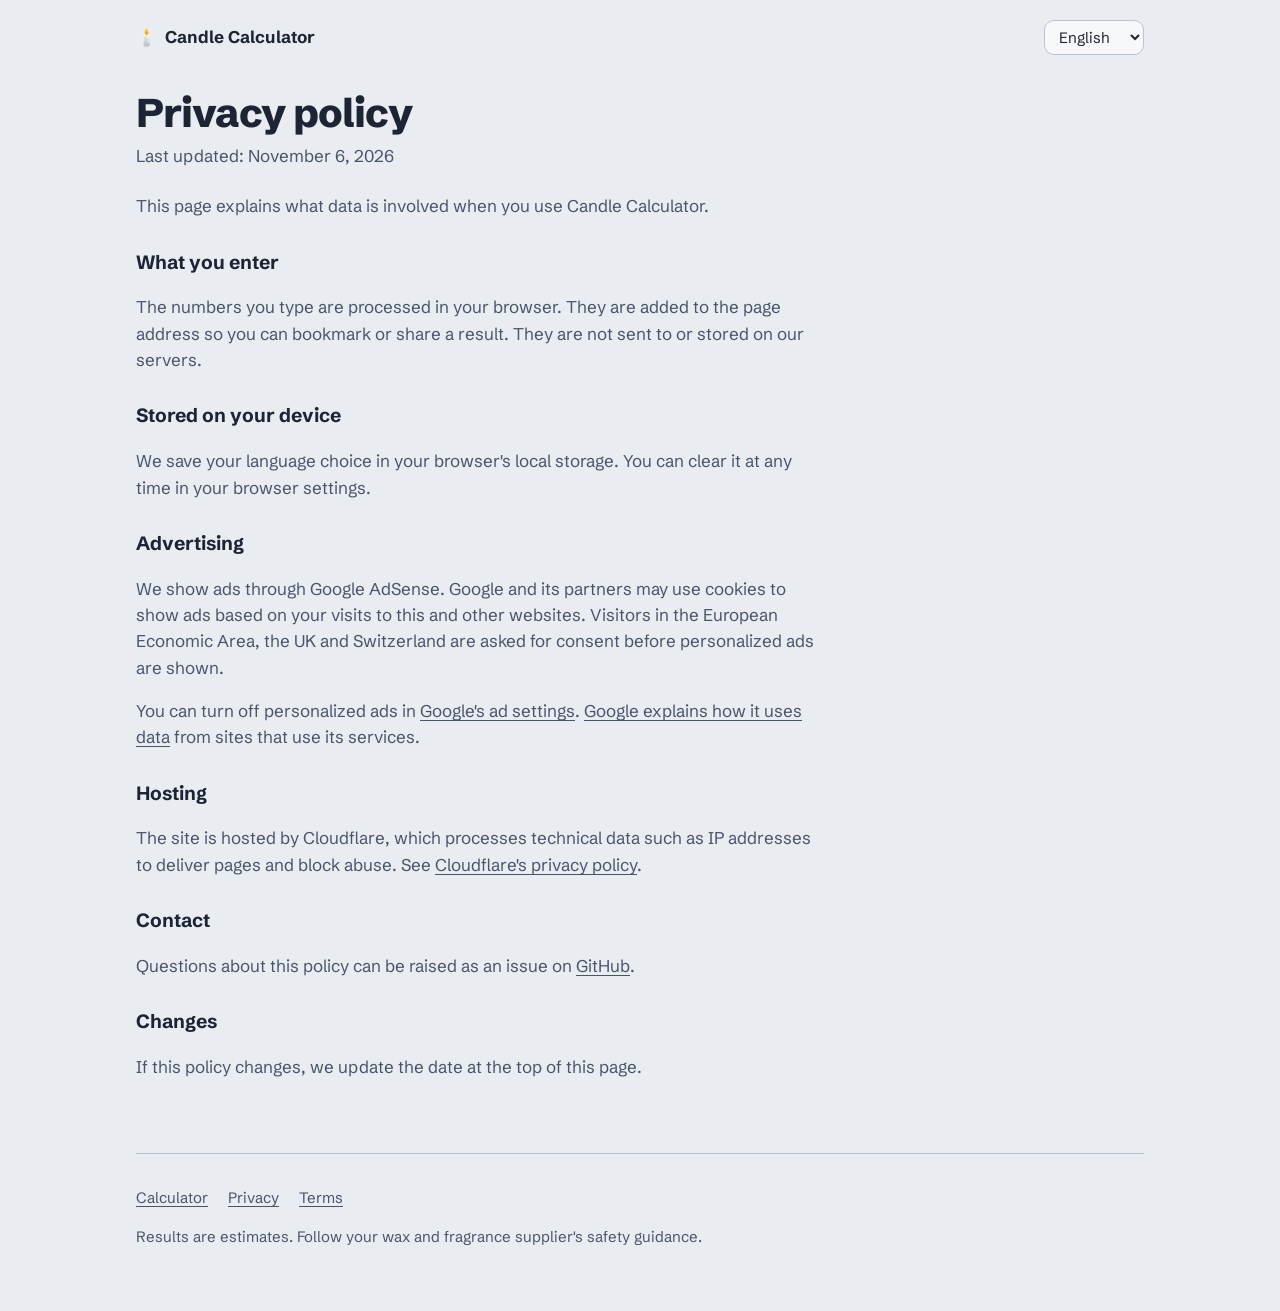
==== public/privacy.html @ 566d3c7f "feat: candle wax & fragrance oil calculator Static calculator (EN/DE/FR/JA) with shareable URL state" ====
<!DOCTYPE html>
<html lang="en">
<head>
    <meta charset="UTF-8">
    <meta name="viewport" content="width=device-width, initial-scale=1">
    <title data-i18n="privacyTitle">Privacy policy | Candle Calculator</title>
    <meta name="description" content="How Candle Calculator handles data: what stays in your browser, cookies used by Google AdSense, and hosting by Cloudflare.">
    <link rel="canonical" href="https://candle-calculator.pages.dev/privacy.html">
    <meta name="theme-color" content="#E9ECF1" media="(prefers-color-scheme: light)">
    <meta name="theme-color" content="#171B24" media="(prefers-color-scheme: dark)">
    <link rel="icon" href="data:image/svg+xml,<svg xmlns=%22http://www.w3.org/2000/svg%22 viewBox=%220 0 100 100%22><text y=%22.9em%22 font-size=%2290%22>🕯️</text></svg>">
    <link rel="preconnect" href="https://fonts.googleapis.com">
    <link rel="preconnect" href="https://fonts.gstatic.com" crossorigin>
    <link href="https://fonts.googleapis.com/css2?family=Schibsted+Grotesk:wght@400;500;600;700;800&display=swap" rel="stylesheet">
    <link rel="stylesheet" href="style.css">
    <script src="script.js" defer></script>
</head>

<body>
    <div class="wrap">
        <header class="site">
            <a class="brand" href="./"><span aria-hidden="true">🕯️</span> <span data-i18n="siteName">Candle Calculator</span></a>
            <label class="lang">
                <span class="sr-only" data-i18n="langLabel">Language</span>
                <select id="lang">
                    <option value="en">English</option>
                    <option value="de">Deutsch</option>
                    <option value="fr">Français</option>
                    <option value="ja">日本語</option>
                </select>
            </label>
        </header>

        <main class="legal">
            <div class="lang-block" data-lang="en">
                <h1>Privacy policy</h1>
                <p class="updated">Last updated: November 6, 2026</p>
                <p>This page explains what data is involved when you use Candle Calculator.</p>
                <h2>What you enter</h2>
                <p>The numbers you type are processed in your browser. They are added to the page address so you can bookmark or share a result. They are not sent to or stored on our servers.</p>
                <h2>Stored on your device</h2>
                <p>We save your language choice in your browser's local storage. You can clear it at any time in your browser settings.</p>
                <h2>Advertising</h2>
                <p>We show ads through Google AdSense. Google and its partners may use cookies to show ads based on your visits to this and other websites. Visitors in the European Economic Area, the UK and Switzerland are asked for consent before personalized ads are shown.</p>
                <p>You can turn off personalized ads in <a href="https://adssettings.google.com">Google's ad settings</a>. <a href="https://policies.google.com/technologies/partner-sites">Google explains how it uses data</a> from sites that use its services.</p>
                <h2>Hosting</h2>
                <p>The site is hosted by Cloudflare, which processes technical data such as IP addresses to deliver pages and block abuse. See <a href="https://www.cloudflare.com/privacypolicy/">Cloudflare's privacy policy</a>.</p>
                <h2>Contact</h2>
                <p>Questions about this policy can be raised as an issue on <a href="https://github.com/johanjun/candle-calculator/issues">GitHub</a>.</p>
                <h2>Changes</h2>
                <p>If this policy changes, we update the date at the top of this page.</p>
            </div>

            <div class="lang-block" data-lang="de" hidden>
                <h1>Datenschutzerklärung</h1>
                <p class="updated">Stand: 6. November 2026</p>
                <p>Diese Seite erklärt, welche Daten bei der Nutzung des Kerzenrechners anfallen.</p>
                <h2>Deine Eingaben</h2>
                <p>Die Zahlen, die du eingibst, werden in deinem Browser verarbeitet. Sie werden an die Seitenadresse angehängt, damit du ein Ergebnis speichern oder teilen kannst. Sie werden nicht an unsere Server gesendet oder dort gespeichert.</p>
                <h2>Auf deinem Gerät gespeichert</h2>
                <p>Wir speichern deine Sprachwahl im lokalen Speicher deines Browsers. Du kannst sie jederzeit in den Browsereinstellungen löschen.</p>
                <h2>Werbung</h2>
                <p>Wir zeigen Anzeigen über Google AdSense. Google und seine Partner können Cookies verwenden, um Anzeigen auf Basis deiner Besuche auf dieser und anderen Websites zu zeigen. Besucher aus dem Europäischen Wirtschaftsraum, dem Vereinigten Königreich und der Schweiz werden vor personalisierten Anzeigen um ihre Einwilligung gebeten.</p>
                <p>Personalisierte Anzeigen kannst du in den <a href="https://adssettings.google.com">Anzeigeneinstellungen von Google</a> deaktivieren. <a href="https://policies.google.com/technologies/partner-sites">Google erklärt hier</a>, wie es Daten von Websites nutzt, die seine Dienste einsetzen.</p>
                <h2>Hosting</h2>
                <p>Die Website wird von Cloudflare gehostet. Cloudflare verarbeitet technische Daten wie IP-Adressen, um Seiten auszuliefern und Missbrauch abzuwehren. Siehe <a href="https://www.cloudflare.com/privacypolicy/">Datenschutzerklärung von Cloudflare</a>.</p>
                <h2>Kontakt</h2>
                <p>Fragen zu dieser Erklärung kannst du als Issue auf <a href="https://github.com/johanjun/candle-calculator/issues">GitHub</a> stellen.</p>
                <h2>Änderungen</h2>
                <p>Wenn sich diese Erklärung ändert, passen wir das Datum oben auf dieser Seite an.</p>
            </div>

            <div class="lang-block" data-lang="fr" hidden>
                <h1>Politique de confidentialité</h1>
                <p class="updated">Dernière mise à jour : 6 novembre 2026</p>
                <p>Cette page explique quelles données sont concernées lorsque vous utilisez le Calculateur de bougies.</p>
                <h2>Ce que vous saisissez</h2>
                <p>Les nombres que vous saisissez sont traités dans votre navigateur. Ils sont ajoutés à l'adresse de la page pour que vous puissiez enregistrer ou partager un résultat. Ils ne sont ni envoyés ni stockés sur nos serveurs.</p>
                <h2>Stocké sur votre appareil</h2>
                <p>Nous enregistrons votre choix de langue dans le stockage local de votre navigateur. Vous pouvez l'effacer à tout moment dans les réglages du navigateur.</p>
                <h2>Publicité</h2>
                <p>Nous affichons des annonces via Google AdSense. Google et ses partenaires peuvent utiliser des cookies pour afficher des annonces en fonction de vos visites sur ce site et sur d'autres. Les visiteurs de l'Espace économique européen, du Royaume-Uni et de la Suisse sont invités à donner leur consentement avant l'affichage d'annonces personnalisées.</p>
                <p>Vous pouvez désactiver les annonces personnalisées dans les <a href="https://adssettings.google.com">paramètres des annonces Google</a>. <a href="https://policies.google.com/technologies/partner-sites">Google explique ici</a> comment il utilise les données des sites qui utilisent ses services.</p>
                <h2>Hébergement</h2>
                <p>Le site est hébergé par Cloudflare, qui traite des données techniques comme l'adresse IP pour distribuer les pages et bloquer les abus. Voir la <a href="https://www.cloudflare.com/privacypolicy/">politique de confidentialité de Cloudflare</a>.</p>
                <h2>Contact</h2>
                <p>Pour toute question sur cette politique, ouvrez une issue sur <a href="https://github.com/johanjun/candle-calculator/issues">GitHub</a>.</p>
                <h2>Modifications</h2>
                <p>Si cette politique change, nous mettons à jour la date en haut de cette page.</p>
            </div>

            <div class="lang-block" data-lang="ja" hidden>
                <h1>プライバシーポリシー</h1>
                <p class="updated">最終更新日：2026年11月6日</p>
                <p>このページでは、キャンドル計算機の利用時に扱われるデータについて説明します。</p>
                <h2>入力した内容</h2>
                <p>入力した数値はブラウザ内で処理されます。結果をブックマークや共有できるよう、ページのアドレスに追加されます。当サイトのサーバーに送信・保存されることはありません。</p>
                <h2>端末に保存される情報</h2>
                <p>選択した言語をブラウザのローカルストレージに保存します。ブラウザの設定からいつでも削除できます。</p>
                <h2>広告</h2>
                <p>当サイトはGoogle AdSenseで広告を表示しています。Googleとそのパートナーは、当サイトや他のサイトへのアクセス情報に基づいて広告を表示するためにCookieを使用することがあります。欧州経済領域、英国、スイスからのアクセスでは、パーソナライズ広告の表示前に同意を求めます。</p>
                <p>パーソナライズ広告は<a href="https://adssettings.google.com">Googleの広告設定</a>で無効にできます。Googleによるデータの利用方法は<a href="https://policies.google.com/technologies/partner-sites">こちら</a>で確認できます。</p>
                <h2>ホスティング</h2>
                <p>当サイトはCloudflareでホストされています。Cloudflareはページの配信と不正アクセスの防止のため、IPアドレスなどの技術データを処理します。詳しくは<a href="https://www.cloudflare.com/privacypolicy/">Cloudflareのプライバシーポリシー</a>をご覧ください。</p>
                <h2>お問い合わせ</h2>
                <p>このポリシーに関するご質問は、<a href="https://github.com/johanjun/candle-calculator/issues">GitHub</a>のIssueでお寄せください。</p>
                <h2>変更</h2>
                <p>このポリシーを変更した場合は、ページ上部の日付を更新します。</p>
            </div>
        </main>

        <footer class="site">
            <nav>
                <a href="./" data-i18n="footerHome">Calculator</a>
                <a href="privacy.html" data-i18n="footerPrivacy">Privacy</a>
                <a href="terms.html" data-i18n="footerTerms">Terms</a>
            </nav>
            <p data-i18n="footerNote">Results are estimates. Follow your wax and fragrance supplier's safety guidance.</p>
        </footer>
    </div>
</body>
</html>
---- public/style.css ----
:root {
    color-scheme: light dark;
    /* page */
    --smoke: #E9ECF1;
    --field: #F7F8FA;
    --ink: #1D2433;
    --ink-2: #4A5468;
    --line: #BCC3D0;
    /* the weighing panel is dark in both themes */
    --panel: #1D2433;
    --panel-ink: #F2F4F8;
    --panel-ink-2: #A9B1C2;
    --wax: #F3DC8C;
    --oil: #B08CF0;
    --flame: #F0A030;
    --glass: #8E98AB;
    --focus: #7A4BC2;
    --radius: 10px;
}

@media (prefers-color-scheme: dark) {
    :root {
        --smoke: #171B24;
        --field: #1F2430;
        --ink: #E7EAF0;
        --ink-2: #A9B1C2;
        --line: #3A4253;
        --panel: #252B39;
        --focus: #B08CF0;
    }
}

*, *::before, *::after { box-sizing: border-box; }

body {
    margin: 0;
    background: var(--smoke);
    color: var(--ink);
    font: 400 1.0625rem/1.55 "Schibsted Grotesk", system-ui, "Hiragino Sans", "Yu Gothic", sans-serif;
    -webkit-text-size-adjust: 100%;
}

.wrap { max-width: 1040px; margin: 0 auto; padding: 0 16px; }

a { color: inherit; text-underline-offset: 3px; }

:focus-visible { outline: 3px solid var(--focus); outline-offset: 2px; }

.sr-only {
    position: absolute; width: 1px; height: 1px; padding: 0; margin: -1px;
    overflow: hidden; clip: rect(0 0 0 0); white-space: nowrap; border: 0;
}

/* header */
header.site { display: flex; justify-content: space-between; align-items: center; gap: 12px; padding: 20px 0; }
.brand { display: flex; align-items: center; gap: 8px; font-weight: 700; text-decoration: none; }
.lang select { font: inherit; font-size: 0.9375rem; padding: 6px 10px; border: 1.5px solid var(--line); border-radius: var(--radius); background: var(--field); color: var(--ink); }

/* intro */
.intro { padding: 24px 0 32px; }
.intro h1 {
    margin: 0 0 12px;
    font-size: clamp(2rem, 6vw, 3.25rem);
    font-weight: 800;
    line-height: 1.05;
    letter-spacing: -0.025em;
    max-width: 14em;
}
.intro p { margin: 0; color: var(--ink-2); font-size: 1.125rem; max-width: 34em; }

/* tool: form + weighing panel */
.tool { display: grid; gap: 32px; align-items: start; }
@media (min-width: 760px) {
    .tool { grid-template-columns: minmax(0, 1fr) minmax(0, 440px); gap: 48px; }
    .recipe { position: sticky; top: 16px; }
}

.field { margin: 0 0 28px; padding: 0; border: 0; min-width: 0; }
.field > label, .field > legend { display: block; margin-bottom: 8px; font-weight: 600; padding: 0; }
.hint { margin: 8px 0 0; color: var(--ink-2); font-size: 0.9375rem; max-width: 36em; }

input[type="number"], .pair select {
    font: inherit;
    font-size: 1.25rem;
    font-variant-numeric: tabular-nums;
    padding: 10px 14px;
    border: 1.5px solid var(--line);
    border-radius: var(--radius);
    background: var(--field);
    color: var(--ink);
    width: 100%;
    min-width: 0;
}
input[type="number"]:invalid { border-color: #C2410C; }
.pair { display: grid; grid-template-columns: minmax(0, 9rem) minmax(0, 1fr); gap: 8px; align-items: center; }
.pair select { font-size: 1rem; }
.pct { grid-template-columns: minmax(0, 9rem) auto; justify-content: start; }
.pct span { font-size: 1.25rem; font-weight: 600; }
#count { max-width: 9rem; }

.radio { display: flex; gap: 10px; align-items: center; padding: 6px 0; cursor: pointer; }
.radio input { width: 1.15rem; height: 1.15rem; margin: 0; accent-color: var(--focus); }

/* the weighing panel */
.recipe {
    background: var(--panel);
    color: var(--panel-ink);
    border-radius: 20px;
    padding: 24px;
}
.recipe h2 { margin: 0 0 20px; font-size: 1rem; font-weight: 600; color: var(--panel-ink-2); }
.recipe-body { display: grid; grid-template-columns: 96px minmax(0, 1fr); gap: 24px; align-items: center; }

.jar { width: 100%; height: auto; overflow: visible; }
.jar-wax { fill: var(--wax); }
.jar-oil { fill: var(--oil); transition: height 0.2s ease; }
.jar-glass { fill: none; stroke: var(--glass); stroke-width: 3; }
.jar-wick { stroke: var(--panel-ink-2); stroke-width: 2.5; stroke-linecap: round; }
.jar-flame { fill: var(--flame); transform-origin: 60px 36px; animation: flicker 3.2s ease-in-out infinite; }
@keyframes flicker {
    0%, 100% { transform: scale(1, 1) rotate(0deg); }
    30% { transform: scale(0.94, 1.06) rotate(-2deg); }
    60% { transform: scale(1.04, 0.95) rotate(1.5deg); }
}
@media (prefers-reduced-motion: reduce) {
    .jar-flame { animation: none; }
    .jar-oil { transition: none; }
}

.amounts { margin: 0; display: grid; gap: 20px; }
.amount dt { display: flex; align-items: center; gap: 8px; font-weight: 500; color: var(--panel-ink-2); }
.amount dd { margin: 4px 0 0; }
.swatch { width: 12px; height: 12px; border-radius: 3px; flex: none; }
.swatch.wax { background: var(--wax); }
.swatch.oil { background: var(--oil); }
.big {
    display: block;
    font-size: clamp(2.25rem, 7vw, 3rem);
    font-weight: 800;
    line-height: 1;
    letter-spacing: -0.02em;
    font-variant-numeric: tabular-nums;
}
.small { display: block; margin-top: 4px; color: var(--panel-ink-2); font-variant-numeric: tabular-nums; }

.each { margin: 24px 0 0; padding-top: 16px; border-top: 1px solid rgba(255, 255, 255, 0.14); color: var(--panel-ink-2); font-size: 0.9375rem; }

.actions { display: flex; flex-wrap: wrap; gap: 8px; margin-top: 20px; }
.actions button {
    font: inherit;
    font-weight: 600;
    padding: 10px 16px;
    border-radius: var(--radius);
    border: 1.5px solid rgba(255, 255, 255, 0.28);
    background: transparent;
    color: var(--panel-ink);
    cursor: pointer;
}
.actions button:hover { background: rgba(255, 255, 255, 0.08); }
.actions button:focus-visible { outline-color: var(--oil); }

/* notes and FAQ */
.notes { max-width: 68ch; padding: 56px 0 24px; }
.notes h2 { font-size: 1.5rem; font-weight: 700; letter-spacing: -0.01em; margin: 32px 0 12px; }
.notes h2:first-child { margin-top: 0; }
.notes ul { padding-left: 1.2em; margin: 0; }
.notes li { margin-bottom: 8px; }
details { border-bottom: 1px solid var(--line); }
details summary { cursor: pointer; padding: 14px 0; font-weight: 600; }
details p { margin: 0 0 16px; color: var(--ink-2); }

/* legal pages */
.legal { max-width: 68ch; padding: 16px 0 32px; }
.legal h1 { font-size: clamp(1.75rem, 5vw, 2.5rem); font-weight: 800; letter-spacing: -0.02em; line-height: 1.1; margin: 0 0 8px; }
.legal h2 { font-size: 1.2rem; margin: 28px 0 8px; }
.legal p, .legal li { color: var(--ink-2); }
.legal .updated { margin: 0 0 24px; }

/* footer */
footer.site { padding: 32px 0 48px; border-top: 1px solid var(--line); margin-top: 24px; color: var(--ink-2); font-size: 0.9375rem; }
footer.site nav { display: flex; flex-wrap: wrap; gap: 8px 20px; margin-bottom: 8px; }

@media print {
    body { background: #fff; color: #000; }
    .lang, .actions, .notes, footer.site, .intro p, .hint { display: none; }
    .tool { grid-template-columns: 1fr 1fr; }
    .recipe { position: static; background: #fff; color: #000; border: 1.5px solid #000; }
    .recipe h2, .small, .each, .amount dt { color: #000; }
    .jar-wick { stroke: #000; }
    .jar-flame { animation: none; }
}
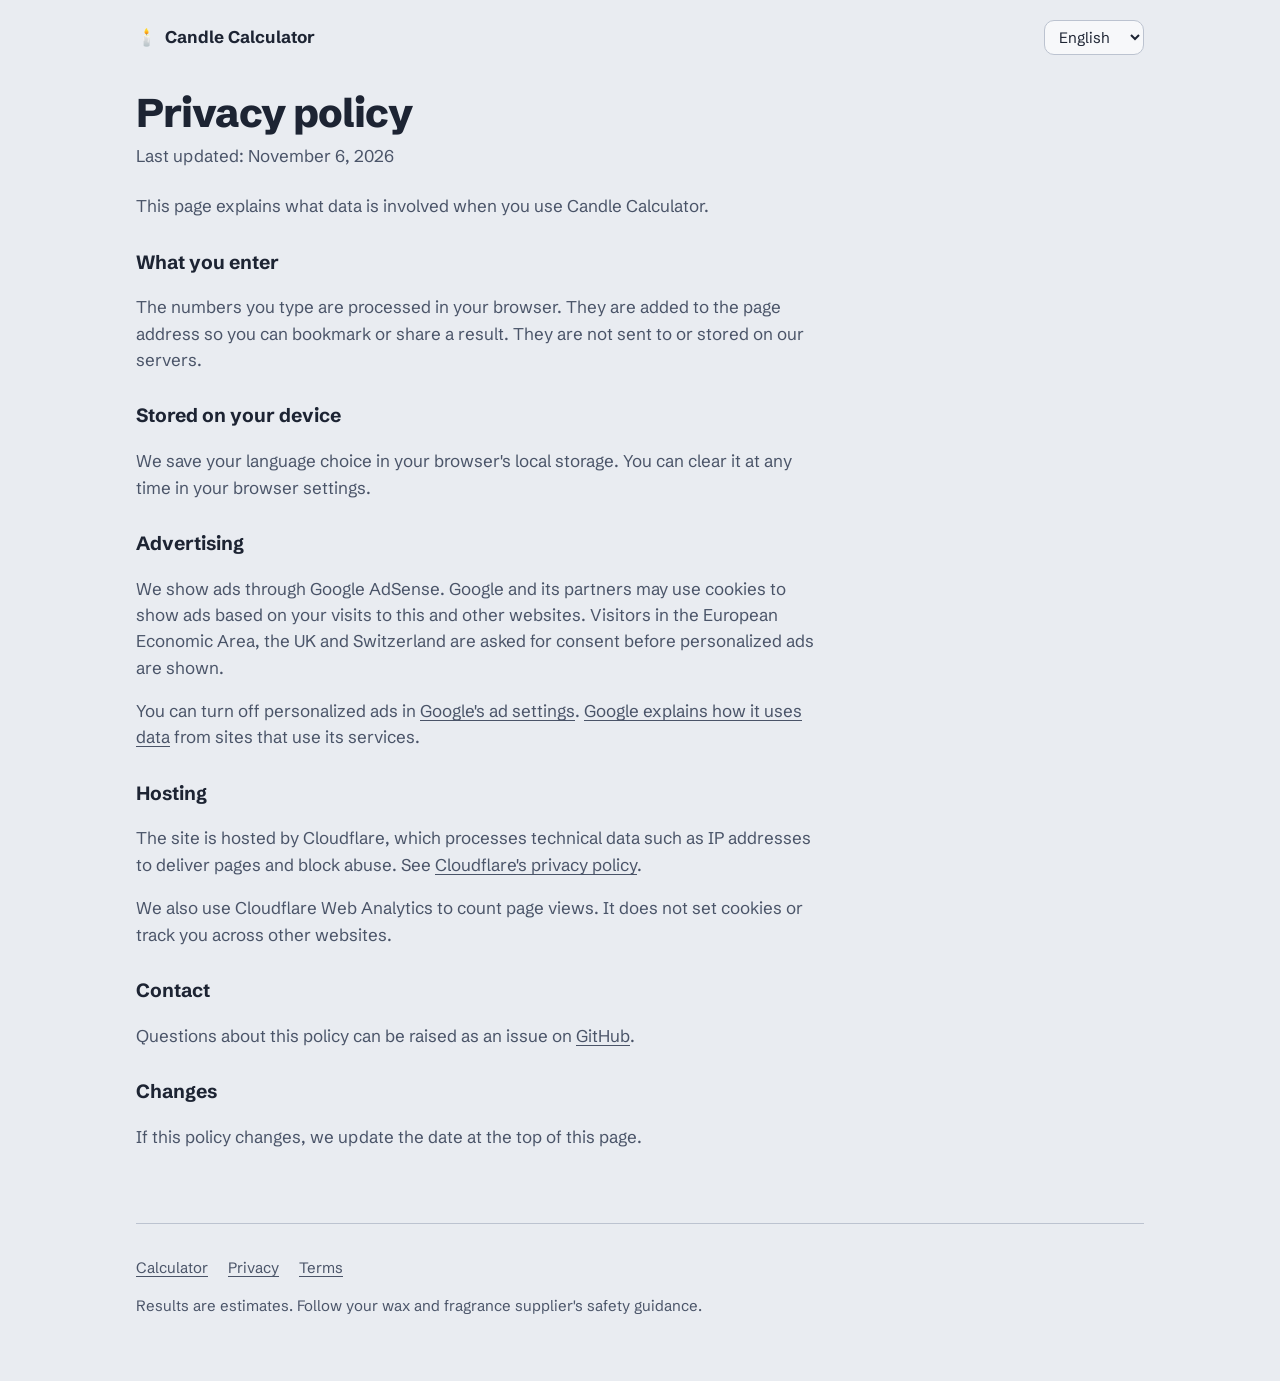
==== commit e6dae936: "docs(privacy): disclose cookieless Cloudflare Web Analytics Co-Authored-By: Claude Opus 5.5 <noreply" ====
--- a/public/privacy.html
+++ b/public/privacy.html
@@ -5,7 +5,7 @@
     <meta name="viewport" content="width=device-width, initial-scale=1">
     <title data-i18n="privacyTitle">Privacy policy | Candle Calculator</title>
     <meta name="description" content="How Candle Calculator handles data: what stays in your browser, cookies used by Google AdSense, and hosting by Cloudflare.">
-    <link rel="canonical" href="https://candle-calculator.pages.dev/privacy.html">
+    <link rel="canonical" href="https://candle-calculator.com/privacy">
     <meta name="theme-color" content="#E9ECF1" media="(prefers-color-scheme: light)">
     <meta name="theme-color" content="#171B24" media="(prefers-color-scheme: dark)">
     <link rel="icon" href="data:image/svg+xml,<svg xmlns=%22http://www.w3.org/2000/svg%22 viewBox=%220 0 100 100%22><text y=%22.9em%22 font-size=%2290%22>🕯️</text></svg>">
@@ -45,6 +45,7 @@
                 <p>You can turn off personalized ads in <a href="https://adssettings.google.com">Google's ad settings</a>. <a href="https://policies.google.com/technologies/partner-sites">Google explains how it uses data</a> from sites that use its services.</p>
                 <h2>Hosting</h2>
                 <p>The site is hosted by Cloudflare, which processes technical data such as IP addresses to deliver pages and block abuse. See <a href="https://www.cloudflare.com/privacypolicy/">Cloudflare's privacy policy</a>.</p>
+                <p>We also use Cloudflare Web Analytics to count page views. It does not set cookies or track you across other websites.</p>
                 <h2>Contact</h2>
                 <p>Questions about this policy can be raised as an issue on <a href="https://github.com/johanjun/candle-calculator/issues">GitHub</a>.</p>
                 <h2>Changes</h2>
@@ -64,6 +65,7 @@
                 <p>Personalisierte Anzeigen kannst du in den <a href="https://adssettings.google.com">Anzeigeneinstellungen von Google</a> deaktivieren. <a href="https://policies.google.com/technologies/partner-sites">Google erklärt hier</a>, wie es Daten von Websites nutzt, die seine Dienste einsetzen.</p>
                 <h2>Hosting</h2>
                 <p>Die Website wird von Cloudflare gehostet. Cloudflare verarbeitet technische Daten wie IP-Adressen, um Seiten auszuliefern und Missbrauch abzuwehren. Siehe <a href="https://www.cloudflare.com/privacypolicy/">Datenschutzerklärung von Cloudflare</a>.</p>
+                <p>Außerdem nutzen wir Cloudflare Web Analytics, um Seitenaufrufe zu zählen. Es setzt keine Cookies und verfolgt dich nicht über andere Websites hinweg.</p>
                 <h2>Kontakt</h2>
                 <p>Fragen zu dieser Erklärung kannst du als Issue auf <a href="https://github.com/johanjun/candle-calculator/issues">GitHub</a> stellen.</p>
                 <h2>Änderungen</h2>
@@ -83,6 +85,7 @@
                 <p>Vous pouvez désactiver les annonces personnalisées dans les <a href="https://adssettings.google.com">paramètres des annonces Google</a>. <a href="https://policies.google.com/technologies/partner-sites">Google explique ici</a> comment il utilise les données des sites qui utilisent ses services.</p>
                 <h2>Hébergement</h2>
                 <p>Le site est hébergé par Cloudflare, qui traite des données techniques comme l'adresse IP pour distribuer les pages et bloquer les abus. Voir la <a href="https://www.cloudflare.com/privacypolicy/">politique de confidentialité de Cloudflare</a>.</p>
+                <p>Nous utilisons aussi Cloudflare Web Analytics pour compter les pages vues. Cet outil ne dépose pas de cookies et ne vous suit pas sur d'autres sites.</p>
                 <h2>Contact</h2>
                 <p>Pour toute question sur cette politique, ouvrez une issue sur <a href="https://github.com/johanjun/candle-calculator/issues">GitHub</a>.</p>
                 <h2>Modifications</h2>
@@ -102,6 +105,7 @@
                 <p>パーソナライズ広告は<a href="https://adssettings.google.com">Googleの広告設定</a>で無効にできます。Googleによるデータの利用方法は<a href="https://policies.google.com/technologies/partner-sites">こちら</a>で確認できます。</p>
                 <h2>ホスティング</h2>
                 <p>当サイトはCloudflareでホストされています。Cloudflareはページの配信と不正アクセスの防止のため、IPアドレスなどの技術データを処理します。詳しくは<a href="https://www.cloudflare.com/privacypolicy/">Cloudflareのプライバシーポリシー</a>をご覧ください。</p>
+                <p>また、ページビューの集計にCloudflare Web Analyticsを使用しています。Cookieは使用せず、他のサイトをまたいだ追跡も行いません。</p>
                 <h2>お問い合わせ</h2>
                 <p>このポリシーに関するご質問は、<a href="https://github.com/johanjun/candle-calculator/issues">GitHub</a>のIssueでお寄せください。</p>
                 <h2>変更</h2>
--- a/public/style.css
+++ b/public/style.css
@@ -82,7 +82,6 @@
 input[type="number"], .pair select {
     font: inherit;
     font-size: 1.25rem;
-    font-variant-numeric: tabular-nums;
     padding: 10px 14px;
     border: 1.5px solid var(--line);
     border-radius: var(--radius);
@@ -139,9 +138,7 @@
     font-weight: 800;
     line-height: 1;
     letter-spacing: -0.02em;
-    font-variant-numeric: tabular-nums;
 }
-.small { display: block; margin-top: 4px; color: var(--panel-ink-2); font-variant-numeric: tabular-nums; }
 
 .each { margin: 24px 0 0; padding-top: 16px; border-top: 1px solid rgba(255, 255, 255, 0.14); color: var(--panel-ink-2); font-size: 0.9375rem; }
 
